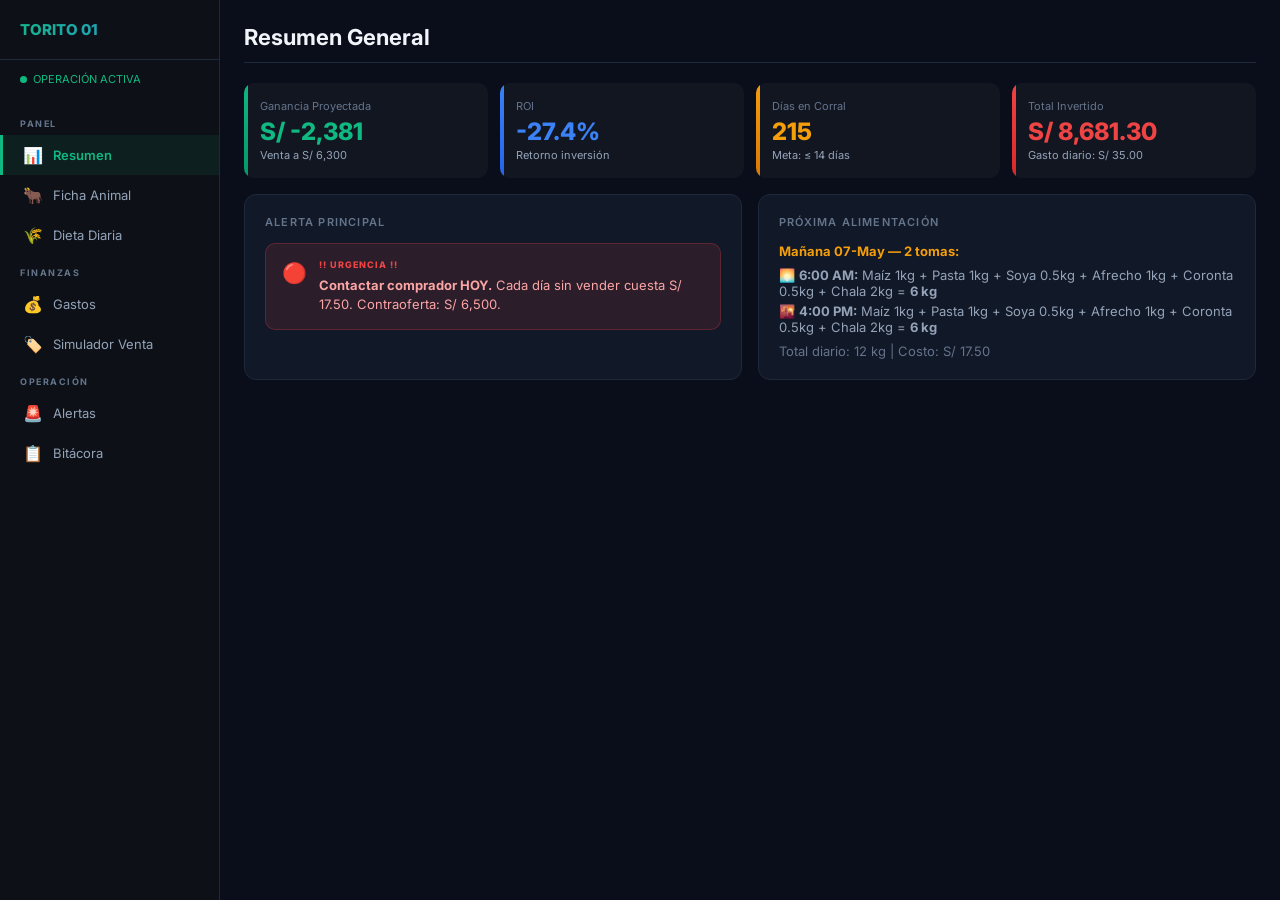
==== index.html @ 17211e2c "Enhance image modal with bubble effect" ====
<!DOCTYPE html>
<html lang="es">
<head>
<meta charset="UTF-8">
<meta name="viewport" content="width=device-width, initial-scale=1.0">
<title>Operación Torito 01</title>
<link href="https://fonts.googleapis.com/css2?family=Inter:wght@300;400;500;600;700;800&display=swap" rel="stylesheet">
<link rel="stylesheet" href="styles.css">
</head>
<body>

<div class="sidebar">
    <div class="sidebar-logo">TORITO 01</div>
    <div class="sidebar-status"><div class="dot"></div>OPERACIÓN ACTIVA</div>
    <div class="nav-section">Panel</div>
    <div class="nav-item active" data-page="resumen" onclick="showPage('resumen')"><span class="nav-icon">📊</span>Resumen</div>
    <div class="nav-item" data-page="animal" onclick="showPage('animal')"><span class="nav-icon">🐂</span>Ficha Animal</div>
    <div class="nav-item" data-page="dieta" onclick="showPage('dieta')"><span class="nav-icon">🌾</span>Dieta Diaria</div>
    <div class="nav-section">Finanzas</div>
    <div class="nav-item" data-page="gastos" onclick="showPage('gastos')"><span class="nav-icon">💰</span>Gastos</div>
    <div class="nav-item" data-page="venta" onclick="showPage('venta')"><span class="nav-icon">🏷️</span>Simulador Venta</div>
    <div class="nav-section">Operación</div>
    <div class="nav-item" data-page="alertas" onclick="showPage('alertas')"><span class="nav-icon">🚨</span>Alertas</div>
    <div class="nav-item" data-page="bitacora" onclick="showPage('bitacora')"><span class="nav-icon">📋</span>Bitácora</div>
</div>

<div class="main">

<!-- ===== RESUMEN ===== -->
<div id="resumen" class="page active">
    <div class="page-title">Resumen General</div>
    <div class="grid-4">
        <div class="kpi g"><div class="kpi-label">Ganancia Proyectada</div><div class="kpi-value" id="kpiGanancia">S/ 1,699</div><div class="kpi-sub">Venta a S/ 6,300</div></div>
        <div class="kpi b"><div class="kpi-label">ROI</div><div class="kpi-value" id="kpiRoi">36.9%</div><div class="kpi-sub">Retorno inversión</div></div>
        <div class="kpi a"><div class="kpi-label">Días en Corral</div><div class="kpi-value" id="kpiDias">1</div><div class="kpi-sub">Meta: ≤ 14 días</div></div>
        <div class="kpi r"><div class="kpi-label">Total Invertido</div><div class="kpi-value" id="kpiInversion">S/ 8,681.30</div><div class="kpi-sub">Gasto diario: S/ 35.00</div></div>
    </div>
    <div class="grid-2" style="margin-top:16px">
        <div class="card">
            <div class="card-title">Alerta Principal</div>
            <div class="alert urg"><div class="alert-icon">🔴</div><div><div class="alert-tag">!! URGENCIA !!</div><strong>Contactar comprador HOY.</strong> Cada día sin vender cuesta S/ 17.50. Contraoferta: S/ 6,500.</div></div>
        </div>
        <div class="card">
            <div class="card-title">Próxima Alimentación</div>
            <div style="font-size:13px;color:var(--text2)">
                <p><strong style="color:var(--amber)">Mañana 07-May — 2 tomas:</strong></p>
                <p style="margin-top:8px">🌅 <strong>6:00 AM:</strong> Maíz 1kg + Pasta 1kg + Soya 0.5kg + Afrecho 1kg + Coronta 0.5kg + Chala 2kg = <strong>6 kg</strong></p>
                <p style="margin-top:4px">🌇 <strong>4:00 PM:</strong> Maíz 1kg + Pasta 1kg + Soya 0.5kg + Afrecho 1kg + Coronta 0.5kg + Chala 2kg = <strong>6 kg</strong></p>
                <p style="margin-top:8px;color:var(--muted)">Total diario: 12 kg | Costo: S/ 17.50</p>
            </div>
        </div>
    </div>
</div>

<!-- ===== FICHA ANIMAL ===== -->
<div id="animal" class="page">
    <div class="page-title">Ficha de los Animales</div>
    
    <!-- LOTE 01: EL LÍDER -->
    <div class="card" style="margin-bottom:24px; border-top:4px solid var(--green)">
        <div class="card-title" style="color:var(--green)">LOTE 01: Torete Líder (Holstein Rojo)</div>
        <div class="animal-grid">
            <div>
                <img src="frame_q1.jpg" class="animal-photo" onclick="openModal(this.src)">
            </div>
            <div>
                <div class="spec-grid">
                    <div class="spec"><div class="spec-label">Raza</div><div class="spec-value">Holstein Rojo × Criollo</div></div>
                    <div class="spec"><div class="spec-label">Edad</div><div class="spec-value">18-20 meses</div></div>
                    <div class="spec"><div class="spec-label">Peso Est.</div><div class="spec-value">320 kg</div></div>
                    <div class="spec"><div class="spec-label">Estado</div><div class="spec-value">Engorde Avanzado</div></div>
                </div>
                <div style="margin-top:12px; font-size:13px; color:var(--text2)">
                    <p>• Pelaje colorado intenso con manchas blancas.</p>
                    <p>• Animal dócil, adaptado 100% al corral y dieta.</p>
                </div>
            </div>
        </div>
    </div>

    <!-- LOTE 02: LOS NUEVOS -->
    <div class="card" style="border-top:4px solid var(--amber)">
        <div class="card-title" style="color:var(--amber)">LOTE 02: 3 Toritos Flacos (Nuevos Ingresos)</div>
        <div class="animal-grid">
            <div>
                <img src="lote02_1.jpg" class="animal-photo" onclick="openModal(this.src)">
            </div>
            <div>
                <div class="spec-grid">
                    <div class="spec"><div class="spec-label">Cantidad</div><div class="spec-value">3 Unidades</div></div>
                    <div class="spec"><div class="spec-label">Raza</div><div class="spec-value">Holstein Colorado/Negro</div></div>
                    <div class="spec"><div class="spec-label">Peso Prom.</div><div class="spec-value">260 kg c/u</div></div>
                    <div class="spec"><div class="spec-label">Condición</div><div class="spec-value">2.0 - 2.5 (Flacos)</div></div>
                </div>
                <div style="margin-top:12px; font-size:13px; color:var(--text2)">
                    <p>• Comprados el 07-May para optimizar la rotación.</p>
                    <p>• Requieren desparasitación y dieta de inicio para ganar volumen rápido.</p>
                    <p>• Identificados en videos: <em>potencial 03</em>.</p>
                </div>
            </div>
        </div>
    </div>

    <div class="card" style="margin-top:24px; background:rgba(0,0,0,0.2)">
        <div class="card-title">Resumen de Manejo del Corral</div>
        <ul style="font-size:13px;color:var(--text2);padding-left:16px;line-height:2">
            <li><strong>Capacidad actual:</strong> 4 toritos.</li>
            <li><strong>Insumos:</strong> Agua fresca 24/7 (Tanque IBC) y dieta de S/ 35 diarios para el grupo.</li>
            <li><strong>Infraestructura:</strong> Corral rústico de adobe y pallets de madera.</li>
        </ul>
    </div>
</div>

<!-- ===== DIETA ===== -->
<div id="dieta" class="page">
    <div class="page-title">Plan de Alimentación Diaria</div>
    <div class="card">
        <div class="card-title">Dieta Optimizada A — 12 kg/día (2 tomas)</div>
        <div class="feed-schedule">
            <div class="feed-time">
                <div class="feed-time-label">🌅 MAÑANA — 6:00 AM (6 kg)</div>
                <div class="feed-item"><span>Maíz Molido (Polvillo)</span><span class="feed-kg">1.0 kg</span></div>
                <div class="feed-item"><span>Pasta (Concentrado)</span><span class="feed-kg">1.0 kg</span></div>
                <div class="feed-item"><span>Soya</span><span class="feed-kg">0.5 kg</span></div>
                <div class="feed-item"><span>Afrecho</span><span class="feed-kg">1.0 kg</span></div>
                <div class="feed-item"><span>Coronta Molida</span><span class="feed-kg">0.5 kg</span></div>
                <div class="feed-item"><span>Chala (Forraje)</span><span class="feed-kg">2.0 kg</span></div>
            </div>
            <div class="feed-time">
                <div class="feed-time-label">🌇 TARDE — 4:00 PM (6 kg)</div>
                <div class="feed-item"><span>Maíz Molido (Polvillo)</span><span class="feed-kg">1.0 kg</span></div>
                <div class="feed-item"><span>Pasta (Concentrado)</span><span class="feed-kg">1.0 kg</span></div>
                <div class="feed-item"><span>Soya</span><span class="feed-kg">0.5 kg</span></div>
                <div class="feed-item"><span>Afrecho</span><span class="feed-kg">1.0 kg</span></div>
                <div class="feed-item"><span>Coronta Molida</span><span class="feed-kg">0.5 kg</span></div>
                <div class="feed-item"><span>Chala (Forraje)</span><span class="feed-kg">2.0 kg</span></div>
            </div>
        </div>
    </div>
    <div class="grid-2">
        <div class="card">
            <div class="card-title">Composición Nutricional</div>
            <table>
                <tr><th>Insumo</th><th>Kg/día</th><th>Precio/kg</th><th style="text-align:right">Costo/día</th></tr>
                <tr><td>Maíz Molido</td><td>2.0</td><td>S/ 1.90</td><td class="amt">S/ 3.80</td></tr>
                <tr><td>Pasta (Concentrado)</td><td>2.0</td><td>S/ 2.20*</td><td class="amt">S/ 4.40</td></tr>
                <tr><td>Soya</td><td>1.0</td><td>S/ 3.50*</td><td class="amt">S/ 3.50</td></tr>
                <tr><td>Afrecho</td><td>2.0</td><td>S/ 1.70</td><td class="amt">S/ 3.40</td></tr>
                <tr><td>Coronta Molida</td><td>1.0</td><td>S/ 0.80*</td><td class="amt">S/ 0.80</td></tr>
                <tr><td>Chala (Forraje)</td><td>4.0</td><td>S/ 0.40*</td><td class="amt">S/ 1.60</td></tr>
                <tr class="tfoot-row"><td colspan="3" class="total" style="text-align:right"><strong>TOTAL DIARIO</strong></td><td class="amt total" style="color:var(--text)"><strong>S/ 17.50</strong></td></tr>
            </table>
            <p style="font-size:11px;color:var(--muted);margin-top:10px">(*) Precios estimados — confirmar con proveedor</p>
        </div>
        <div class="card">
            <div class="card-title">Notas Importantes</div>
            <div class="alert warn"><div class="alert-icon">🟡</div><div><div class="alert-tag">ALERTA</div><strong>La Soya (1 kg/día) NO se recorta.</strong> Es el único insumo que genera músculo. Sin ella el animal solo se "infla" con fibra.</div></div>
            <div class="alert info"><div class="alert-icon">🔵</div><div><div class="alert-tag">INFO</div><strong>Agua fresca disponible 24/7.</strong> Un torete de 300 kg necesita 30-40 litros de agua al día. Verificar tanque IBC.</div></div>
            <div class="alert ok"><div class="alert-icon">🟢</div><div><div class="alert-tag">AHORRO</div>Esta dieta ahorra <strong>S/ 96/mes</strong> vs. la receta original de 15 kg/día, manteniendo la misma calidad nutricional.</div></div>
        </div>
    </div>
</div>

<!-- ===== GASTOS ===== -->
<div id="gastos" class="page">
    <div class="page-title">Control de Gastos</div>
    <div class="card">
        <div class="card-title">Gastos por Categoría</div>
        <div style="display:grid;grid-template-columns:repeat(5,1fr);gap:10px">
            <div class="kpi r"><div class="kpi-label">Compra</div><div class="kpi-value" id="catCompra" style="font-size:18px">S/ 7,500.00</div></div>
            <div class="kpi a"><div class="kpi-label">Transporte</div><div class="kpi-value" id="catTransporte" style="font-size:18px">S/ 150.00</div></div>
            <div class="kpi b"><div class="kpi-label">Alimentación</div><div class="kpi-value" id="catAlimentacion" style="font-size:18px">S/ 993.80</div></div>
            <div class="kpi g"><div class="kpi-label">Medicinas</div><div class="kpi-value" id="catMedicina" style="font-size:18px">S/ 0.00</div></div>
            <div class="kpi a"><div class="kpi-label">Otros</div><div class="kpi-value" id="catOtro" style="font-size:18px">S/ 37.50</div></div>
        </div>
    </div>
    <div class="card">
        <div class="card-title">Detalle de Gastos</div>
        <table>
            <thead><tr><th>Fecha</th><th>Concepto</th><th>Detalle</th><th style="text-align:right">Monto</th></tr></thead>
            <tbody id="expensesBody"></tbody>
            <tfoot><tr class="tfoot-row"><td colspan="3" class="total" style="text-align:right"><strong>TOTAL INVERTIDO</strong></td><td class="amt total" id="totalInvertido" style="font-size:16px;color:var(--text)">S/ 8,681.30</td></tr></tfoot>
        </table>
        <div class="add-form">
            <div><label>Fecha</label><input type="text" id="addFecha" placeholder="07-May"></div>
            <div><label>Concepto</label><input type="text" id="addConcepto" placeholder="Ej: Alimento diario"></div>
            <div><label>Detalle</label><input type="text" id="addDetalle" placeholder="Ej: Soya 1kg + Maíz 2kg"></div>
            <div><label>Tipo</label><select id="addTipo"><option value="alimentacion">Alimentación</option><option value="medicina">Medicina</option><option value="transporte">Transporte</option><option value="otro">Otro</option></select></div>
            <div><label>&nbsp;</label><button class="btn btn-green" onclick="agregarGasto()">+ Agregar</button></div>
        </div>
    </div>
</div>

<!-- ===== SIMULADOR VENTA ===== -->
<div id="venta" class="page">
    <div class="page-title">Simulador de Venta</div>
    <div class="card">
        <div class="card-title">Calcula tu Ganancia</div>
        <div class="sim-grid">
            <div class="sim-group"><label>Precio de Venta (S/)</label><input type="number" id="precioVenta" value="6300" oninput="calcularVenta()"></div>
            <div class="sim-group"><label>Días Extra en Corral</label><input type="number" id="diasExtra" value="0" oninput="calcularVenta()"></div>
            <div class="sim-group"><label>Gastos Extra (S/)</label><input type="number" id="gastosExtra" value="0" oninput="calcularVenta()"></div>
            <div class="result-box" id="resultBox"><div class="result-label">Ganancia Neta</div><div class="result-value" id="resultGanancia">S/ 1,699.20</div><div class="result-roi" id="resultRoi">ROI: 36.9%</div></div>
        </div>
    </div>
    <div class="card">
        <div class="card-title">Escenarios de Salida</div>
        <table>
            <tr><th>Escenario</th><th>Venta</th><th>Gasto Alim.</th><th style="text-align:right">Ganancia</th><th style="text-align:right">ROI</th></tr>
            <tr><td class="total">Vender esta semana</td><td>S/ 6,300</td><td>~S/ 122</td><td class="amt" style="color:var(--green)">S/ 1,577</td><td class="amt" style="color:var(--green)">34%</td></tr>
            <tr><td>Contraoferta aceptada</td><td>S/ 6,500</td><td>~S/ 122</td><td class="amt" style="color:var(--green)">S/ 1,777</td><td class="amt" style="color:var(--green)">38%</td></tr>
            <tr><td>Venta en 2 semanas</td><td>S/ 6,300</td><td>~S/ 245</td><td class="amt" style="color:var(--amber)">S/ 1,454</td><td class="amt" style="color:var(--amber)">31%</td></tr>
            <tr><td>Engorde 1 mes</td><td>S/ 6,500</td><td>~S/ 525</td><td class="amt" style="color:var(--red)">S/ 1,374</td><td class="amt" style="color:var(--red)">28%</td></tr>
        </table>
    </div>
</div>

<!-- ===== ALERTAS ===== -->
<div id="alertas" class="page">
    <div class="page-title">Alertas y Recomendaciones</div>
    <div class="alert urg"><div class="alert-icon">🔴</div><div><div class="alert-tag">!! URGENCIA !!</div><strong>Contactar comprador HOY.</strong> Cada día sin vender cuesta S/ 17.50. Contraoferta: S/ 6,500. Si rechaza, cerrar en S/ 6,300 sin dudar.</div></div>
    <div class="alert urg"><div class="alert-icon">🔴</div><div><div class="alert-tag">!! URGENCIA !!</div><strong>Pesar al animal en báscula.</strong> El peso de ~300 kg es visual (±15% error). El precio justo de venta depende del peso real verificado.</div></div>
    <div class="alert warn"><div class="alert-icon">🟡</div><div><div class="alert-tag">!! ALERTA !!</div><strong>Confirmar precios de insumos.</strong> Soya (S/3.50), Pasta (S/2.20), Coronta (S/0.80) y Chala (S/0.40) son estimados. Verificar con proveedor local para ajustar costos reales.</div></div>
    <div class="alert warn"><div class="alert-icon">🟡</div><div><div class="alert-tag">!! ALERTA !!</div><strong>Dieta al 66% fibra.</strong> La receta original tiene demasiado relleno. Usar Dieta Optimizada A (12 kg/día) para mejor relación energía/fibra al 42%/58%.</div></div>
    <div class="alert info"><div class="alert-icon">🔵</div><div><div class="alert-tag">RECOMENDACIÓN</div><strong>Soya 1 kg/día NO se recorta jamás.</strong> Es el único insumo que garantiza desarrollo muscular. Sin ella, el animal solo se "infla" con fibra sin ganar carne.</div></div>
    <div class="alert info"><div class="alert-icon">🔵</div><div><div class="alert-tag">ESTRATEGIA</div><strong>Rotación > Engorde.</strong> 3 operaciones rápidas = S/ 5,100 de ganancia vs. 1 engorde de 3 meses = S/ 430. La ganancia está en la velocidad de rotación del capital.</div></div>
    <div class="alert ok"><div class="alert-icon">🟢</div><div><div class="alert-tag">POSITIVO</div><strong>Animal en buena condición.</strong> Dócil, sin signos de enfermedad. Condición corporal adecuada para venta inmediata.</div></div>
    <div class="alert ok"><div class="alert-icon">🟢</div><div><div class="alert-tag">POSITIVO</div><strong>Comprador identificado.</strong> Existe demanda real a S/ 6,300. El mercado de Ica cotiza a ~S/ 15/kg vivo, muy por encima del promedio nacional.</div></div>
</div>

<!-- ===== BITÁCORA ===== -->
<div id="bitacora" class="page">
    <div class="page-title">Bitácora de la Operación</div>
    <div class="card">
        <div class="card-title">Línea de Tiempo</div>
        <div class="timeline">
            <div class="tl-item"><div class="tl-date">06 Mayo 2026</div><div class="tl-text">Compra del torito — <span class="tl-amt">S/ 4,500</span></div></div>
            <div class="tl-item"><div class="tl-date">06 Mayo 2026</div><div class="tl-text">Flete de traslado al corral — <span class="tl-amt">S/ 90</span></div></div>
            <div class="tl-item"><div class="tl-date">06 Mayo 2026 — 18:16</div><div class="tl-text">Alimentación de urgencia: Acemita 4kg + Afrecho 1kg + Polvillo 1kg — <span class="tl-amt">S/ 10.80</span></div></div>
            <div class="tl-item"><div class="tl-date">06 Mayo 2026</div><div class="tl-text">Se identifica comprador potencial → Oferta: <span class="tl-amt">S/ 6,300</span></div></div>
            <div class="tl-item"><div class="tl-date">06 Mayo 2026</div><div class="tl-text">Análisis financiero: Venta inmediata = opción más rentable (ROI 37%)</div></div>
            <div class="tl-item"><div class="tl-date">06 Mayo 2026</div><div class="tl-text">Dieta Optimizada A aprobada: 12 kg/día en 2 tomas (6:00 AM + 4:00 PM)</div></div>
            <div class="tl-item"><div class="tl-date">07 Mayo 2026</div><div class="tl-text">Compra de 3 toritos adicionales — <span class="tl-amt">S/ 3,000</span></div></div>
            <div class="tl-item"><div class="tl-date">07 Mayo 2026</div><div class="tl-text">Compra concentrado AGROMARCO 60kg — <span class="tl-amt">S/ 54</span></div></div>
            <div class="tl-item"><div class="tl-date">08 Mayo 2026</div><div class="tl-text">Pago de agua bebederos (Asociación) — <span class="tl-amt">S/ 7.50</span></div></div>
            <div class="tl-item"><div class="tl-date">09 Mayo 2026</div><div class="tl-text">Compra de concentrado AGROMARCO 60kg — <span class="tl-amt">S/ 54</span></div></div>
            <div class="tl-item"><div class="tl-date">10 Mayo 2026</div><div class="tl-text">Transporte compras y corral (Semana 6) — <span class="tl-amt">S/ 60</span></div></div>
            <div class="tl-item"><div class="tl-date">11 Mayo 2026</div><div class="tl-text">Proyección alimento (25 días) — <span class="tl-amt">S/ 875</span></div></div>
            <div class="tl-item"><div class="tl-date">11 Mayo 2026</div><div class="tl-text">Limpieza de pozo y corral — <span class="tl-amt">S/ 30</span></div></div>
        </div>
    </div>
</div>

</div>

<!-- MODAL GLOBO -->
<div id="imageModal" class="modal" onclick="this.style.display='none'">
    <div class="modal-content">
        <img id="imgFull">
    </div>
</div>

<script src="app.js"></script>
<script>
function openModal(src) {
    const modal = document.getElementById('imageModal');
    const modalImg = document.getElementById('imgFull');
    modal.style.display = "flex";
    modalImg.src = src;
}
</script>
</body>
</html>
---- styles.css ----
:root {
    --bg: #0a0e1a;
    --bg-card: #111827;
    --bg-hover: #1a2236;
    --border: #1e293b;
    --text: #f1f5f9;
    --text2: #94a3b8;
    --muted: #64748b;
    --green: #10b981;
    --red: #ef4444;
    --amber: #f59e0b;
    --blue: #3b82f6;
    --purple: #8b5cf6;
}
* { margin:0; padding:0; box-sizing:border-box; }
body { font-family:'Inter',sans-serif; background:var(--bg); color:var(--text); display:flex; min-height:100vh; }

/* SIDEBAR */
.sidebar {
    width: 220px;
    background: #0d1117;
    border-right: 1px solid var(--border);
    padding: 20px 0;
    position: fixed;
    height: 100vh;
    overflow-y: auto;
    z-index: 10;
}
.sidebar-logo {
    padding: 0 20px 20px;
    font-size: 15px;
    font-weight: 800;
    background: linear-gradient(135deg, var(--green), var(--blue));
    -webkit-background-clip: text;
    -webkit-text-fill-color: transparent;
    border-bottom: 1px solid var(--border);
    margin-bottom: 12px;
}
.sidebar-status {
    padding: 0 20px;
    font-size: 11px;
    color: var(--green);
    display: flex;
    align-items: center;
    gap: 6px;
    margin-bottom: 20px;
}
.sidebar-status .dot {
    width: 7px; height: 7px;
    background: var(--green);
    border-radius: 50%;
    animation: pulse 2s infinite;
}
@keyframes pulse { 0%,100%{opacity:1} 50%{opacity:.3} }
.nav-section {
    font-size: 9px;
    font-weight: 700;
    text-transform: uppercase;
    letter-spacing: 1.5px;
    color: var(--muted);
    padding: 12px 20px 6px;
}
.nav-item {
    display: flex;
    align-items: center;
    gap: 10px;
    padding: 10px 20px;
    font-size: 13px;
    color: var(--text2);
    cursor: pointer;
    transition: all .2s;
    border-left: 3px solid transparent;
}
.nav-item:hover { background: rgba(255,255,255,.04); color: var(--text); }
.nav-item.active {
    background: rgba(16,185,129,.08);
    color: var(--green);
    border-left-color: var(--green);
    font-weight: 600;
}
.nav-icon { font-size: 16px; width: 20px; text-align: center; }

/* MAIN */
.main { margin-left: 220px; flex: 1; padding: 24px; }
.page { display: none; }
.page.active { display: block; }
.page-title {
    font-size: 22px;
    font-weight: 700;
    margin-bottom: 20px;
    padding-bottom: 12px;
    border-bottom: 1px solid var(--border);
}

/* CARDS */
.card {
    background: var(--bg-card);
    border: 1px solid var(--border);
    border-radius: 12px;
    padding: 20px;
    margin-bottom: 16px;
    transition: all .3s;
}
.card:hover { background: var(--bg-hover); }
.card-title {
    font-size: 11px;
    font-weight: 600;
    text-transform: uppercase;
    letter-spacing: 1.2px;
    color: var(--muted);
    margin-bottom: 14px;
}
.grid-2 { display: grid; grid-template-columns: 1fr 1fr; gap: 16px; }
.grid-3 { display: grid; grid-template-columns: 1fr 1fr 1fr; gap: 16px; }
.grid-4 { display: grid; grid-template-columns: 1fr 1fr 1fr 1fr; gap: 12px; }

/* KPIs */
.kpi {
    background: rgba(255,255,255,.03);
    border-radius: 10px;
    padding: 16px;
    position: relative;
    overflow: hidden;
}
.kpi::before { content:''; position:absolute; top:0;left:0; width:4px; height:100%; border-radius:4px 0 0 4px; }
.kpi.g::before { background: linear-gradient(135deg,var(--green),#059669); }
.kpi.r::before { background: linear-gradient(135deg,var(--red),#dc2626); }
.kpi.a::before { background: linear-gradient(135deg,var(--amber),#d97706); }
.kpi.b::before { background: linear-gradient(135deg,var(--blue),#2563eb); }
.kpi-label { font-size:11px; color:var(--muted); }
.kpi-value { font-size:24px; font-weight:800; margin-top:4px; }
.kpi-sub { font-size:11px; color:var(--text2); margin-top:2px; }
.kpi.g .kpi-value{color:var(--green)} .kpi.r .kpi-value{color:var(--red)}
.kpi.a .kpi-value{color:var(--amber)} .kpi.b .kpi-value{color:var(--blue)}

/* ANIMAL */
.animal-grid { display: grid; grid-template-columns: 300px 1fr; gap: 20px; }
.animal-photo { width:100%; height:200px; object-fit:cover; border-radius:10px; border:2px solid var(--border); }
.spec-grid { display:grid; grid-template-columns:1fr 1fr 1fr; gap:10px; }
.spec { background:rgba(255,255,255,.03); border-radius:8px; padding:12px; text-align:center; }
.spec-label { font-size:10px; color:var(--muted); text-transform:uppercase; letter-spacing:.5px; }
.spec-value { font-size:15px; font-weight:700; margin-top:4px; }

/* TABLE */
table { width:100%; border-collapse:collapse; font-size:13px; }
th { text-align:left; padding:8px 12px; font-size:10px; text-transform:uppercase; letter-spacing:1px; color:var(--muted); border-bottom:1px solid var(--border); }
td { padding:10px 12px; border-bottom:1px solid rgba(255,255,255,.04); color:var(--text2); }
tr:hover td { background:rgba(255,255,255,.02); }
td.amt { font-weight:600; color:var(--red); text-align:right; font-variant-numeric:tabular-nums; }
td.total { font-weight:700; color:var(--text); }
.tfoot-row td { border-top:2px solid var(--border); padding-top:14px; }

/* ALERTS */
.alert {
    border-radius:10px;
    padding:14px 16px;
    display:flex;
    align-items:flex-start;
    gap:12px;
    font-size:13px;
    line-height:1.5;
    margin-bottom:10px;
}
.alert-icon { font-size:20px; flex-shrink:0; }
.alert-tag { font-size:9px; font-weight:800; text-transform:uppercase; letter-spacing:1px; margin-bottom:4px; }
.alert.urg { background:rgba(239,68,68,.12); border:1px solid rgba(239,68,68,.25); color:#fca5a5; }
.alert.urg .alert-tag { color:var(--red); }
.alert.warn { background:rgba(245,158,11,.12); border:1px solid rgba(245,158,11,.25); color:#fcd34d; }
.alert.warn .alert-tag { color:var(--amber); }
.alert.info { background:rgba(59,130,246,.12); border:1px solid rgba(59,130,246,.25); color:#93c5fd; }
.alert.info .alert-tag { color:var(--blue); }
.alert.ok { background:rgba(16,185,129,.12); border:1px solid rgba(16,185,129,.25); color:#6ee7b7; }
.alert.ok .alert-tag { color:var(--green); }

/* FEED */
.feed-schedule {
    display:grid;
    grid-template-columns:1fr 1fr;
    gap:16px;
}
.feed-time {
    background:rgba(255,255,255,.03);
    border-radius:10px;
    padding:16px;
    border-left:4px solid var(--amber);
}
.feed-time-label { font-size:13px; font-weight:700; color:var(--amber); margin-bottom:10px; }
.feed-item { display:flex; justify-content:space-between; padding:6px 0; font-size:13px; color:var(--text2); border-bottom:1px solid rgba(255,255,255,.04); }
.feed-item:last-child { border:none; }
.feed-kg { font-weight:600; color:var(--text); }

/* SALE SIM */
.sim-grid { display:grid; grid-template-columns:1fr 1fr 1fr 280px; gap:16px; align-items:end; }
.sim-group label { display:block; font-size:11px; color:var(--muted); font-weight:600; text-transform:uppercase; letter-spacing:.5px; margin-bottom:6px; }
.sim-group input {
    width:100%;
    background:rgba(255,255,255,.06);
    border:1px solid var(--border);
    border-radius:8px;
    padding:10px 14px;
    color:var(--text);
    font-family:'Inter',sans-serif;
    font-size:15px;
    font-weight:600;
    outline:none;
}
.sim-group input:focus { border-color:var(--green); }
.result-box {
    background:rgba(16,185,129,.12);
    border:1px solid rgba(16,185,129,.3);
    border-radius:10px;
    padding:16px;
    text-align:center;
}
.result-box.loss { background:rgba(239,68,68,.12); border-color:rgba(239,68,68,.3); }
.result-label { font-size:11px; color:var(--muted); text-transform:uppercase; font-weight:600; }
.result-value { font-size:28px; font-weight:800; color:var(--green); margin-top:4px; }
.result-box.loss .result-value { color:var(--red); }
.result-roi { font-size:13px; color:var(--text2); margin-top:2px; }

/* TIMELINE */
.timeline { position:relative; padding-left:24px; }
.timeline::before { content:''; position:absolute; left:6px;top:0;bottom:0; width:2px; background:var(--border); }
.tl-item { position:relative; padding:0 0 20px 20px; }
.tl-item::before { content:''; position:absolute; left:-21px;top:5px; width:10px;height:10px; border-radius:50%; background:var(--blue); border:2px solid var(--bg); }
.tl-date { font-size:11px; color:var(--muted); font-weight:600; }
.tl-text { font-size:13px; color:var(--text2); margin-top:4px; }
.tl-amt { font-weight:600; color:var(--amber); }

/* ADD EXPENSE FORM */
.add-form { display:grid; grid-template-columns:120px 1fr 1fr 120px 100px; gap:10px; align-items:end; margin-top:16px; padding-top:16px; border-top:1px solid var(--border); }
.add-form label { display:block; font-size:10px; color:var(--muted); margin-bottom:4px; text-transform:uppercase; }
.add-form input, .add-form select {
    width:100%; background:rgba(255,255,255,.06); border:1px solid var(--border); border-radius:6px;
    padding:8px 10px; color:var(--text); font-family:'Inter',sans-serif; font-size:12px; outline:none;
}
.btn {
    padding:8px 16px;
    border:none;
    border-radius:6px;
    font-family:'Inter',sans-serif;
    font-size:12px;
    font-weight:600;
    cursor:pointer;
    transition:all .2s;
}
.btn-green { background:var(--green); color:#fff; }
.btn-green:hover { background:#059669; }

@media(max-width:900px) {
    .sidebar { display:none; }
    .main { margin-left:0; }
    .animal-grid,.feed-schedule,.sim-grid,.grid-2,.grid-3,.grid-4 { grid-template-columns:1fr; }
    .add-form { grid-template-columns:1fr 1fr; }
}

/* MODAL GLOBO (TARJETA FLOTANTE) */
.modal {
    display: none;
    position: fixed;
    z-index: 1000;
    left: 0;
    top: 0;
    width: 100%;
    height: 100%;
    background-color: rgba(0,0,0,0.7);
    backdrop-filter: blur(8px);
    cursor: zoom-out;
    align-items: center;
    justify-content: center;
}
.modal-content {
    max-width: 85%;
    max-height: 85%;
    border-radius: 24px;
    padding: 15px;
    background: var(--bg-card);
    box-shadow: 0 25px 50px -12px rgba(0, 0, 0, 0.5);
    border: 1px solid rgba(255,255,255,0.1);
    transform-origin: center;
    animation: bubbleIn .4s cubic-bezier(0.175, 0.885, 0.32, 1.275);
}
@keyframes bubbleIn {
    from { transform: scale(0.5); opacity: 0; }
    to { transform: scale(1); opacity: 1; }
}
.modal-content img {
    width: 100%;
    height: auto;
    border-radius: 16px;
    display: block;
    border: 1px solid var(--border);
}
.animal-photo { cursor: zoom-in; transition: all .3s; }
.animal-photo:hover { filter: brightness(1.1); box-shadow: 0 0 20px rgba(16, 185, 129, 0.3); }
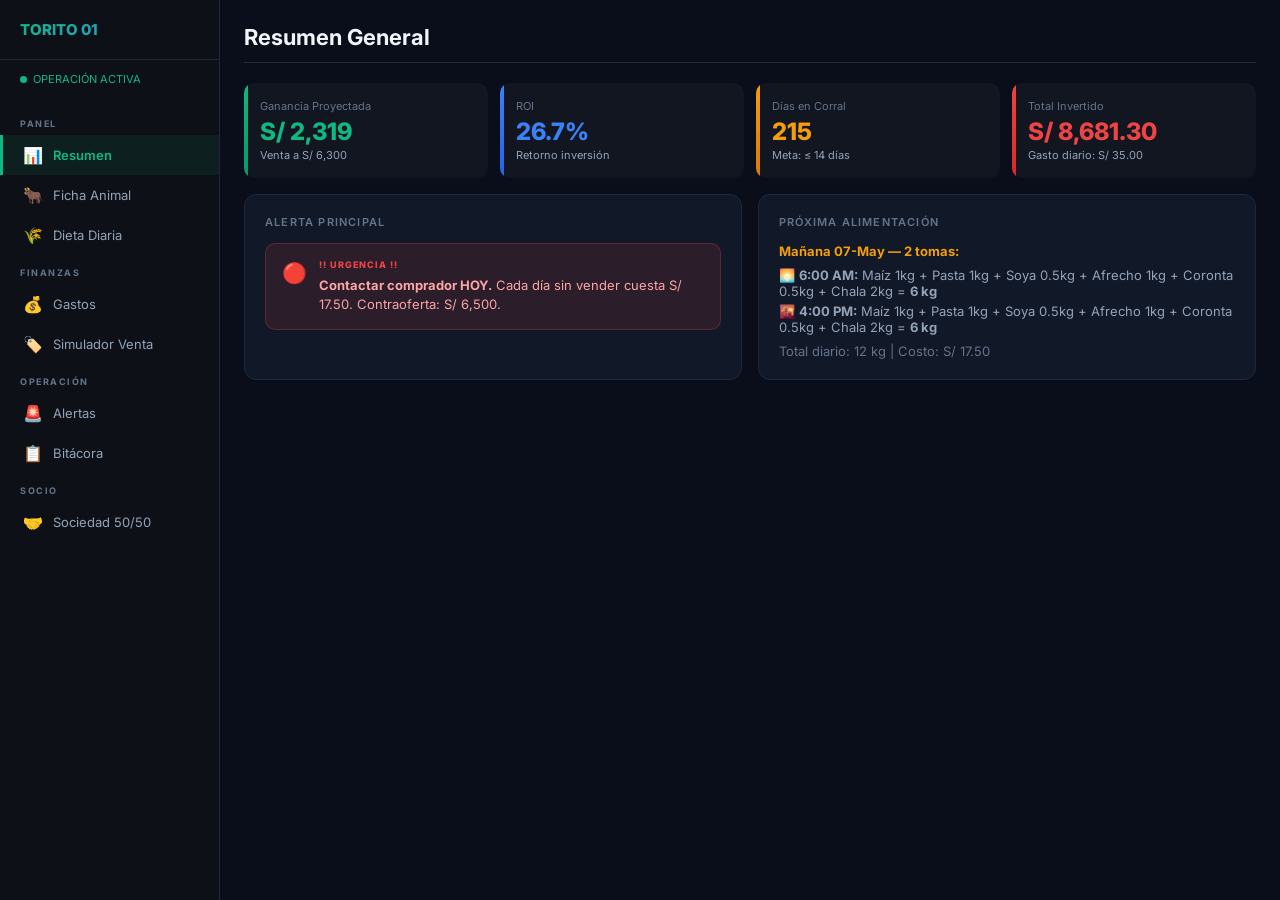
==== commit 89748896: "Add Partner 50/50 section and projections" ====
--- a/index.html
+++ b/index.html
@@ -22,6 +22,8 @@
     <div class="nav-section">Operación</div>
     <div class="nav-item" data-page="alertas" onclick="showPage('alertas')"><span class="nav-icon">🚨</span>Alertas</div>
     <div class="nav-item" data-page="bitacora" onclick="showPage('bitacora')"><span class="nav-icon">📋</span>Bitácora</div>
+    <div class="nav-section">Socio</div>
+    <div class="nav-item" data-page="socio" onclick="showPage('socio')"><span class="nav-icon">🤝</span>Sociedad 50/50</div>
 </div>
 
 <div class="main">
@@ -251,6 +253,58 @@
     </div>
 </div>
 
+<!-- ===== SOCIEDAD 50/50 ===== -->
+<div id="socio" class="page">
+    <div class="page-title">Panel del Socio (50/50)</div>
+    
+    <div class="grid-2">
+        <div class="card" style="border-top: 4px solid var(--purple)">
+            <div class="card-title">Propuesta de Inversión</div>
+            <div style="font-size:13px; color:var(--text2); line-height:1.6">
+                <p>• <strong>Objetivo:</strong> Engorde y rotación rápida de ganado vacuno en Ica.</p>
+                <p>• <strong>Modelo:</strong> Repartición neta de utilidades al 50% para cada socio.</p>
+                <p>• <strong>Transparencia:</strong> Todos los gastos de compra, flete y alimentación se descuentan del ingreso bruto antes de la repartición.</p>
+            </div>
+        </div>
+        <div class="card" style="border-top: 4px solid var(--blue)">
+            <div class="card-title">Resumen de Liquidación Proyectada</div>
+            <div class="grid-2" style="gap:10px">
+                <div class="kpi b"><div class="kpi-label">Ingreso Bruto Est.</div><div class="kpi-value" style="font-size:20px">S/ 11,000</div></div>
+                <div class="kpi r"><div class="kpi-label">Inversión Total</div><div class="kpi-value" id="socioInversion" style="font-size:20px">S/ --</div></div>
+            </div>
+            <div class="kpi g" style="margin-top:10px">
+                <div class="kpi-label">Utilidad Neta Total</div>
+                <div class="kpi-value" id="socioUtilidad">S/ --</div>
+            </div>
+        </div>
+    </div>
+
+    <div class="grid-2" style="margin-top:16px">
+        <div class="card">
+            <div class="card-title">Proyección de Ventas (Precios Acordados)</div>
+            <table>
+                <tr><th>Producto</th><th>Cantidad</th><th>Precio Un.</th><th style="text-align:right">Subtotal</th></tr>
+                <tr><td>Toro Grande (Lote 01)</td><td>1</td><td>S/ 6,500</td><td class="amt" style="color:var(--text)">S/ 6,500</td></tr>
+                <tr><td>Toritos Flacos (Lote 02)</td><td>3</td><td>S/ 1,500</td><td class="amt" style="color:var(--text)">S/ 4,500</td></tr>
+                <tr class="tfoot-row"><td colspan="3" class="total"><strong>TOTAL BRUTO</strong></td><td class="amt total" style="color:var(--blue)"><strong>S/ 11,000</strong></td></tr>
+            </table>
+        </div>
+        <div class="card">
+            <div class="card-title">Repartición por Socio (Neto)</div>
+            <div style="padding: 20px; background: rgba(139, 92, 246, 0.1); border-radius: 12px; border: 1px dashed var(--purple); text-align: center;">
+                <div style="font-size:12px; color:var(--muted); text-transform:uppercase; letter-spacing:1px">Cada Socio Recibe</div>
+                <div id="socioPagoCadaUno" style="font-size:32px; font-weight:800; color:var(--purple); margin: 10px 0;">S/ --</div>
+                <div style="font-size:11px; color:var(--text2)">Cálculo: (Venta Bruta - Gastos Totales) / 2</div>
+            </div>
+        </div>
+    </div>
+
+    <div class="card" style="margin-top:16px">
+        <div class="card-title">Avance de la Operación</div>
+        <div class="alert info"><div class="alert-icon">📈</div><div><strong>Estado actual:</strong> 4 animales en corral. El Lote 01 está listo para salida. El Lote 02 ha iniciado su etapa de recuperación y engorde de bajo costo.</div></div>
+    </div>
+</div>
+
 </div>
 
 <!-- MODAL GLOBO -->
